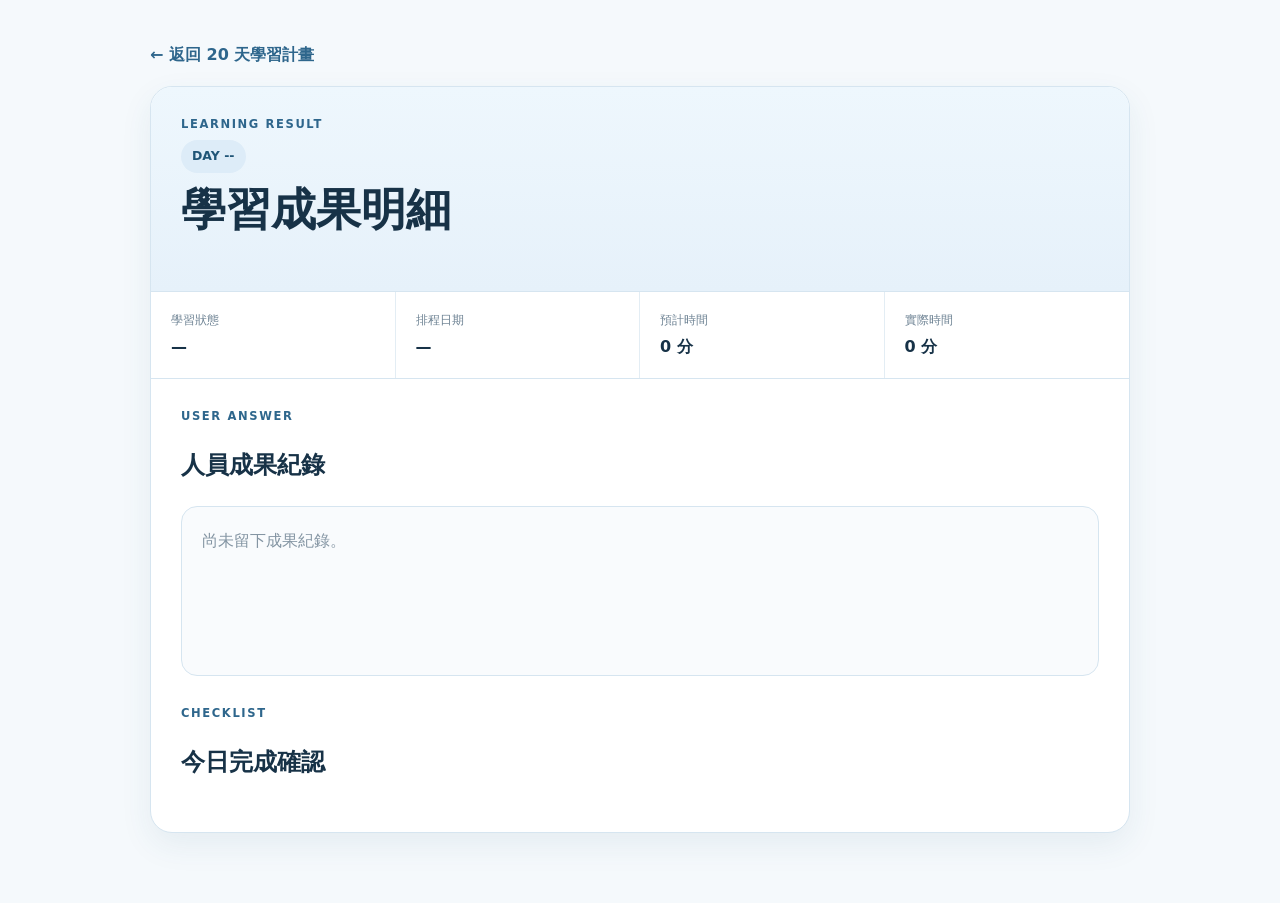
==== result.html @ d91fe933 "Add learning result detail page" ====
<!doctype html>
<html lang="zh-Hant">
<head>
  <meta charset="utf-8">
  <meta name="viewport" content="width=device-width,initial-scale=1">
  <title>學習成果明細｜AI Learning System</title>
  <link rel="stylesheet" href="system.css">
  <style>
    body{background:#f5f9fc}.result-wrap{width:min(980px,calc(100% - 32px));margin:42px auto 70px}.result-top{display:flex;align-items:center;justify-content:space-between;gap:20px;margin-bottom:18px}.back-link{display:inline-flex;align-items:center;gap:8px;text-decoration:none;color:#2e668c;font-weight:900}.result-card{background:#fff;border:1px solid #d6e5f0;border-radius:22px;box-shadow:0 12px 32px rgba(41,85,119,.08);overflow:hidden}.result-head{padding:28px 30px;background:linear-gradient(180deg,#eef7fd,#e6f1fa)}.result-head .eyebrow{margin-bottom:6px}.result-head h1{margin:0 0 8px;font-size:clamp(1.8rem,4vw,2.8rem)}.result-grid{display:grid;grid-template-columns:repeat(4,1fr);gap:0;border-top:1px solid #d6e5f0;border-bottom:1px solid #d6e5f0}.result-grid>div{padding:18px 20px;border-right:1px solid #e3edf4}.result-grid>div:last-child{border-right:0}.result-grid span{display:block;color:#6d8293;font-size:.76rem}.result-grid strong{display:block;margin-top:4px}.answer-section{padding:28px 30px}.answer-box{min-height:170px;padding:20px;border:1px solid #d6e5f0;border-radius:16px;background:#f9fbfd;white-space:pre-wrap;line-height:1.8}.empty{color:#8495a3}.check-section{padding:0 30px 30px}.check-list{list-style:none;padding:0;margin:12px 0 0;display:grid;gap:9px}.check-list li{padding:12px 14px;border:1px solid #dbe7ef;border-radius:12px;background:#fff}.done{color:#1d7a59;font-weight:900}.not-done{color:#8192a0}.person{margin-top:10px;color:#6d8293}.status-pill{display:inline-block;padding:5px 10px;border-radius:999px;font-size:.8rem;font-weight:900;background:#e8eef3;color:#586d7d}.status-pill.completed{background:#e6f5ed;color:#147657}.status-pill.progress{background:#e7f1fb;color:#2e668c}@media(max-width:760px){.result-grid{grid-template-columns:1fr 1fr}.result-grid>div:nth-child(2){border-right:0}.result-grid>div:nth-child(-n+2){border-bottom:1px solid #e3edf4}.result-top{align-items:flex-start;flex-direction:column}}
  </style>
</head>
<body>
  <main class="result-wrap">
    <div class="result-top">
      <a class="back-link" href="index.html#roadmap">← 返回 20 天學習計畫</a>
      <span id="personInfo" class="person"></span>
    </div>

    <section class="result-card">
      <div class="result-head">
        <p class="eyebrow">LEARNING RESULT</p>
        <div id="dayLabel" class="badge">DAY --</div>
        <h1 id="resultTitle">學習成果明細</h1>
        <p id="resultDeliverable" class="muted"></p>
      </div>

      <div class="result-grid">
        <div><span>學習狀態</span><strong id="resultStatus">—</strong></div>
        <div><span>排程日期</span><strong id="resultDate">—</strong></div>
        <div><span>預計時間</span><strong id="plannedMinutes">0 分</strong></div>
        <div><span>實際時間</span><strong id="actualMinutes">0 分</strong></div>
      </div>

      <div class="answer-section">
        <p class="eyebrow">USER ANSWER</p>
        <h2>人員成果紀錄</h2>
        <div id="answerBox" class="answer-box empty">尚未留下成果紀錄。</div>
      </div>

      <div class="check-section">
        <p class="eyebrow">CHECKLIST</p>
        <h2>今日完成確認</h2>
        <ul id="checkList" class="check-list"></ul>
      </div>
    </section>
  </main>

  <script src="config.js"></script>
  <script src="result.js"></script>
</body>
</html>
---- system.css ----
:root{--ink:#173247;--muted:#6d8293;--line:#d6e5f0;--blue:#2e668c;--blue2:#1f5577;--soft:#edf6fd;--paper:#f5f9fc;--white:#fff;--ok:#1d7a59;--shadow:0 18px 45px rgba(41,85,119,.1)}*{box-sizing:border-box}html{scroll-behavior:smooth}body{margin:0;background:var(--paper);color:var(--ink);font-family:"Noto Sans TC","Microsoft JhengHei",system-ui,sans-serif;line-height:1.65}button,input,textarea{font:inherit}button{cursor:pointer}.hidden{display:none!important}.login-screen{min-height:100vh;display:grid;place-items:center;padding:28px;background:radial-gradient(circle at 80% 20%,#dceefa,transparent 30%),linear-gradient(135deg,#eef7fe,#f9fcff)}.login-card{width:min(720px,100%);padding:46px;background:rgba(255,255,255,.9);border:1px solid var(--line);border-radius:28px;box-shadow:var(--shadow);text-align:center}.logo,.brand span{display:grid;place-items:center;background:var(--blue);color:#fff;font-weight:900}.logo{width:68px;height:68px;border-radius:20px;margin:0 auto 20px}.login-card h1{font-size:clamp(2rem,5vw,3.8rem);line-height:1.15;margin:8px 0 18px}.lead,.muted{color:var(--muted)}.eyebrow{margin:0;color:var(--blue);font-size:.72rem;font-weight:900;letter-spacing:.14em}.google-button{display:flex;justify-content:center;margin:28px 0 10px}.message{color:var(--muted);font-size:.84rem}.warning{margin-top:18px;padding:14px;border-radius:12px;background:#fff2db;color:#7a561d;text-align:left}.topbar{position:sticky;top:0;z-index:30;min-height:72px;display:flex;align-items:center;gap:26px;padding:10px clamp(18px,4vw,58px);background:rgba(255,255,255,.94);border-bottom:1px solid var(--line);backdrop-filter:blur(12px)}.brand{display:flex;align-items:center;gap:10px;margin-right:auto;text-decoration:none;color:inherit}.brand span{width:40px;height:40px;border-radius:12px}.topbar nav{display:flex;gap:18px}.topbar nav a{text-decoration:none;color:#4e6779;font-size:.85rem;font-weight:800}.user-chip{text-align:right;font-size:.78rem}.user-chip span,.user-chip small{display:block}.user-chip small{color:var(--muted)}.user-chip button{border:0;background:none;color:var(--blue);padding:0}.section{width:min(1180px,calc(100% - 40px));margin:0 auto;padding:66px 0}.hero{display:grid;grid-template-columns:1fr 1fr;gap:44px;align-items:center;padding-top:76px}.hero h1{font-size:clamp(2.1rem,4vw,4rem);line-height:1.1;margin:8px 0}.stats-grid{display:grid;grid-template-columns:1fr 1fr;gap:12px}.stats-grid article{padding:22px;border:1px solid var(--line);border-radius:18px;background:#fff}.stats-grid span,.meta-grid span{display:block;color:var(--muted);font-size:.76rem}.stats-grid strong{font-size:1.55rem}.two-col{display:grid;grid-template-columns:1.3fr .7fr;gap:38px;align-items:start}.day-row{display:flex;align-items:center;gap:12px}.badge{display:inline-block;padding:6px 11px;border-radius:999px;background:#ddecf8;color:var(--blue2);font-weight:900;font-size:.78rem}.today-main h2{font-size:clamp(2rem,4vw,3.4rem);line-height:1.12;margin:12px 0}.check-card,.side-card,.panel,.report-card,.portfolio-form{border:1px solid var(--line);background:#fff;border-radius:20px;box-shadow:0 8px 24px rgba(41,85,119,.06)}.check-card{margin-top:24px;padding:20px;background:linear-gradient(180deg,#eef7fd,#e5f0fa)}.section-head{display:flex;align-items:flex-start;justify-content:space-between;gap:24px}.section-head h2,.section-head h3{margin:2px 0}.checklist{list-style:none;counter-reset:c;padding:0;margin:16px 0 0;display:grid;gap:9px}.checklist li{counter-increment:c;position:relative;padding:11px 12px 11px 54px;background:rgba(255,255,255,.75);border:1px solid #d6e5f0;border-radius:13px}.checklist li:before{content:counter(c);position:absolute;left:13px;top:50%;transform:translateY(-50%);width:28px;height:28px;border-radius:50%;display:grid;place-items:center;background:#cde2f3;color:var(--blue2);font-weight:900}.checklist label{display:flex;gap:10px;cursor:pointer}.checklist input{width:18px;height:18px;accent-color:var(--blue)}.meta-grid{display:grid;grid-template-columns:repeat(3,1fr);gap:12px;margin-top:18px}.meta-grid div{padding:14px 0;border-top:1px solid var(--line)}.side-card{padding:24px;position:sticky;top:92px}.big-status{font-size:1.5rem;font-weight:900;margin:12px 0 18px}.primary,.secondary,.timer-actions button,.timer-preset button,.custom-time button{border:0;border-radius:11px;padding:11px 15px;font-weight:900}.primary{background:var(--blue);color:#fff}.secondary{background:#dcecf8;color:var(--blue2)}.side-card hr{border:0;border-top:1px solid var(--line);margin:24px 0}.timer{font-size:2.8rem;text-align:center;font-weight:900;font-variant-numeric:tabular-nums;margin:18px 0}.timer-preset{display:grid;grid-template-columns:repeat(3,1fr);gap:7px}.timer-preset button{background:#f2f6f9;color:var(--muted)}.timer-preset .active{background:#dcecf8;color:var(--blue)}.custom-time{display:flex;align-items:center;gap:8px;margin-top:9px}.custom-time input{width:90px}.custom-time input,input,textarea{padding:10px 12px;border:1px solid var(--line);border-radius:10px;background:#fff}.timer-actions{display:grid;grid-template-columns:1fr 1fr;gap:8px;margin-top:10px}.timer-actions button:not(.primary){background:#f3f6f8}.lesson-grid{display:grid;grid-template-columns:repeat(3,1fr);gap:16px}.panel{padding:24px}.panel>span{font-weight:900;color:#aac2d4}.panel h3{margin:6px 0 12px}.prompt{padding:14px;background:var(--soft);border-radius:12px}.panel textarea{width:100%;resize:vertical;margin:8px 0}.panel button{margin-right:6px}.progress{height:8px;background:#dfeaf2;border-radius:99px;overflow:hidden;margin:16px 0 24px}.progress span{display:block;height:100%;width:0;background:var(--blue)}.table-wrap{overflow:auto;border:1px solid var(--line);border-radius:18px;background:#fff}table{width:100%;border-collapse:collapse;min-width:820px}th,td{padding:13px 15px;text-align:left;border-bottom:1px solid #e7eef3;font-size:.84rem}th{background:#f3f8fc;color:#587184}.status-done{color:var(--ok);font-weight:900}.status-current{color:var(--blue);font-weight:900}.soft{position:relative}.soft:before{content:"";position:absolute;inset:0 50%;width:100vw;transform:translateX(-50%);background:#eaf4fb;z-index:-1}.portfolio-form{display:grid;grid-template-columns:1fr 1fr;gap:10px;padding:20px;margin-bottom:18px}.portfolio-form textarea{grid-column:1/-1}.portfolio-grid{display:grid;grid-template-columns:repeat(3,1fr);gap:14px}.portfolio-item{padding:20px;border-radius:16px;background:#fff;border:1px solid var(--line)}.portfolio-item h3{margin:0 0 8px}.portfolio-item small{color:var(--muted)}.report-card{padding:26px;margin-top:18px}.score-grid{display:grid;grid-template-columns:repeat(4,1fr);gap:10px;margin:16px 0}.score{padding:15px;background:var(--soft);border-radius:12px}.score strong{display:block;font-size:1.5rem}.report-note{padding:15px;background:#f5f8fa;border-radius:12px}.loading{opacity:.6;pointer-events:none}@media(max-width:900px){.topbar nav{display:none}.hero,.two-col{grid-template-columns:1fr}.side-card{position:static}.lesson-grid,.portfolio-grid{grid-template-columns:1fr 1fr}.score-grid{grid-template-columns:1fr 1fr}}@media(max-width:620px){.login-card{padding:28px 20px}.stats-grid,.lesson-grid,.portfolio-grid,.meta-grid,.portfolio-form{grid-template-columns:1fr}.portfolio-form textarea{grid-column:auto}.section{width:min(100% - 28px,1180px);padding:48px 0}.user-chip small{display:none}.topbar{gap:10px}.timer{font-size:2.2rem}}
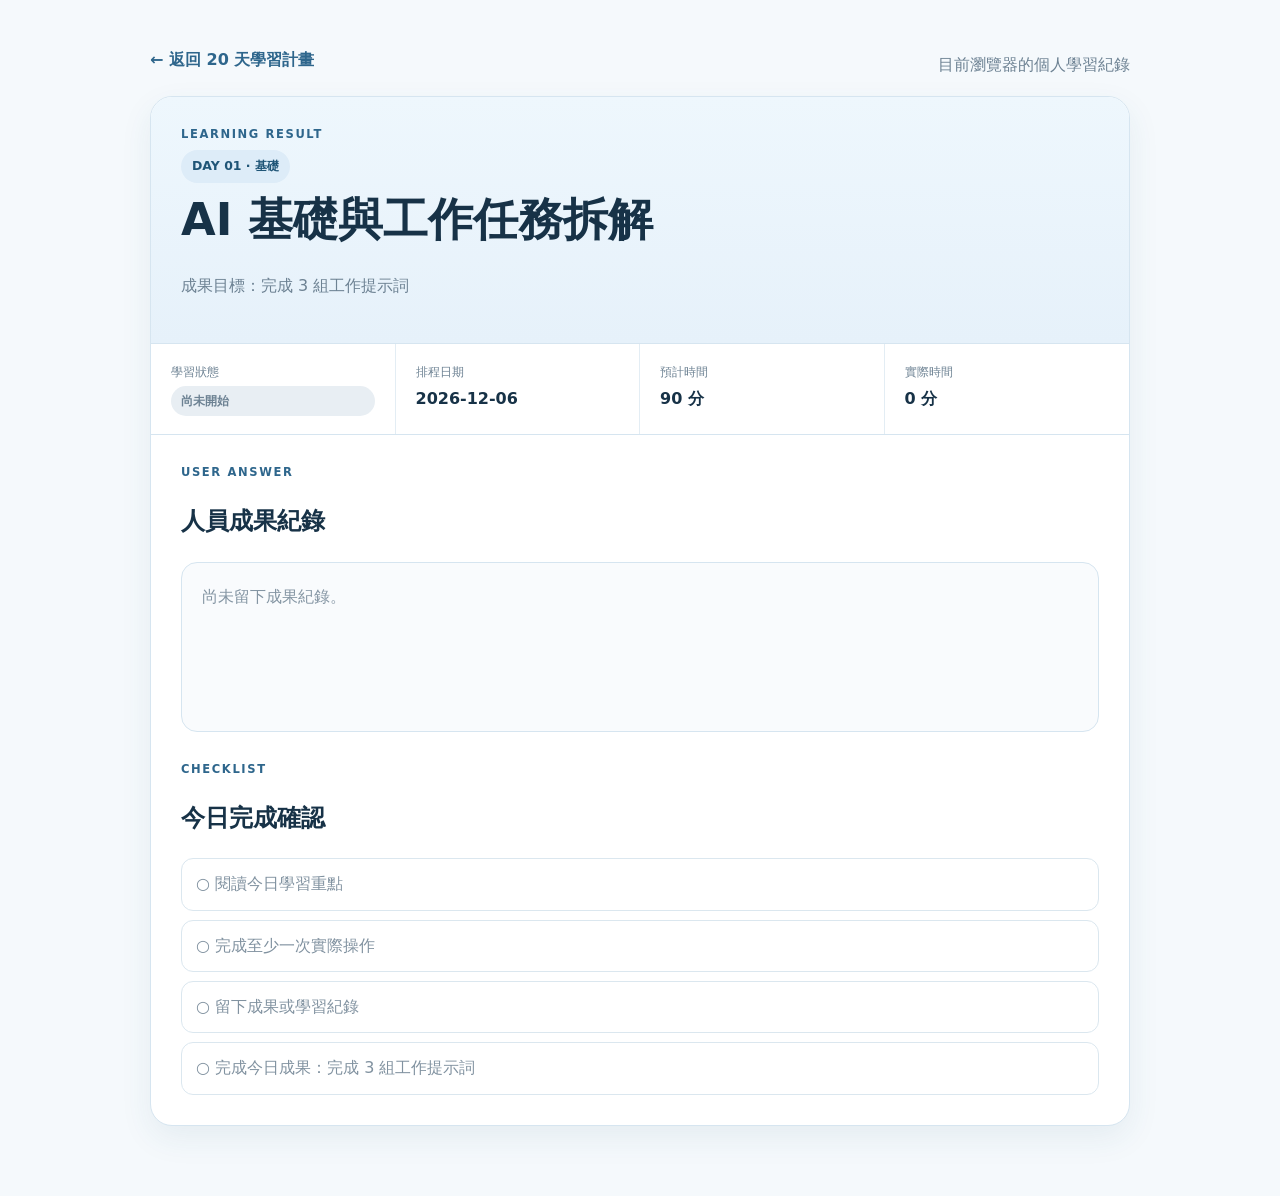
==== commit 97af541c: "Return from result page without re-login" ====
--- a/result.html
+++ b/result.html
@@ -6,13 +6,13 @@
   <title>學習成果明細｜AI Learning System</title>
   <link rel="stylesheet" href="system.css">
   <style>
-    body{background:#f5f9fc}.result-wrap{width:min(980px,calc(100% - 32px));margin:42px auto 70px}.result-top{display:flex;align-items:center;justify-content:space-between;gap:20px;margin-bottom:18px}.back-link{display:inline-flex;align-items:center;gap:8px;text-decoration:none;color:#2e668c;font-weight:900}.result-card{background:#fff;border:1px solid #d6e5f0;border-radius:22px;box-shadow:0 12px 32px rgba(41,85,119,.08);overflow:hidden}.result-head{padding:28px 30px;background:linear-gradient(180deg,#eef7fd,#e6f1fa)}.result-head .eyebrow{margin-bottom:6px}.result-head h1{margin:0 0 8px;font-size:clamp(1.8rem,4vw,2.8rem)}.result-grid{display:grid;grid-template-columns:repeat(4,1fr);gap:0;border-top:1px solid #d6e5f0;border-bottom:1px solid #d6e5f0}.result-grid>div{padding:18px 20px;border-right:1px solid #e3edf4}.result-grid>div:last-child{border-right:0}.result-grid span{display:block;color:#6d8293;font-size:.76rem}.result-grid strong{display:block;margin-top:4px}.answer-section{padding:28px 30px}.answer-box{min-height:170px;padding:20px;border:1px solid #d6e5f0;border-radius:16px;background:#f9fbfd;white-space:pre-wrap;line-height:1.8}.empty{color:#8495a3}.check-section{padding:0 30px 30px}.check-list{list-style:none;padding:0;margin:12px 0 0;display:grid;gap:9px}.check-list li{padding:12px 14px;border:1px solid #dbe7ef;border-radius:12px;background:#fff}.done{color:#1d7a59;font-weight:900}.not-done{color:#8192a0}.person{margin-top:10px;color:#6d8293}.status-pill{display:inline-block;padding:5px 10px;border-radius:999px;font-size:.8rem;font-weight:900;background:#e8eef3;color:#586d7d}.status-pill.completed{background:#e6f5ed;color:#147657}.status-pill.progress{background:#e7f1fb;color:#2e668c}@media(max-width:760px){.result-grid{grid-template-columns:1fr 1fr}.result-grid>div:nth-child(2){border-right:0}.result-grid>div:nth-child(-n+2){border-bottom:1px solid #e3edf4}.result-top{align-items:flex-start;flex-direction:column}}
+    body{background:#f5f9fc}.result-wrap{width:min(980px,calc(100% - 32px));margin:42px auto 70px}.result-top{display:flex;align-items:center;justify-content:space-between;gap:20px;margin-bottom:18px}.back-link{display:inline-flex;align-items:center;gap:8px;padding:0;border:0;background:transparent;text-decoration:none;color:#2e668c;font:inherit;font-weight:900;cursor:pointer}.back-link:hover{color:#174f78;text-decoration:underline}.result-card{background:#fff;border:1px solid #d6e5f0;border-radius:22px;box-shadow:0 12px 32px rgba(41,85,119,.08);overflow:hidden}.result-head{padding:28px 30px;background:linear-gradient(180deg,#eef7fd,#e6f1fa)}.result-head .eyebrow{margin-bottom:6px}.result-head h1{margin:0 0 8px;font-size:clamp(1.8rem,4vw,2.8rem)}.result-grid{display:grid;grid-template-columns:repeat(4,1fr);gap:0;border-top:1px solid #d6e5f0;border-bottom:1px solid #d6e5f0}.result-grid>div{padding:18px 20px;border-right:1px solid #e3edf4}.result-grid>div:last-child{border-right:0}.result-grid span{display:block;color:#6d8293;font-size:.76rem}.result-grid strong{display:block;margin-top:4px}.answer-section{padding:28px 30px}.answer-box{min-height:170px;padding:20px;border:1px solid #d6e5f0;border-radius:16px;background:#f9fbfd;white-space:pre-wrap;line-height:1.8}.empty{color:#8495a3}.check-section{padding:0 30px 30px}.check-list{list-style:none;padding:0;margin:12px 0 0;display:grid;gap:9px}.check-list li{padding:12px 14px;border:1px solid #dbe7ef;border-radius:12px;background:#fff}.done{color:#1d7a59;font-weight:900}.not-done{color:#8192a0}.person{margin-top:10px;color:#6d8293}.status-pill{display:inline-block;padding:5px 10px;border-radius:999px;font-size:.8rem;font-weight:900;background:#e8eef3;color:#586d7d}.status-pill.completed{background:#e6f5ed;color:#147657}.status-pill.progress{background:#e7f1fb;color:#2e668c}@media(max-width:760px){.result-grid{grid-template-columns:1fr 1fr}.result-grid>div:nth-child(2){border-right:0}.result-grid>div:nth-child(-n+2){border-bottom:1px solid #e3edf4}.result-top{align-items:flex-start;flex-direction:column}}
   </style>
 </head>
 <body>
   <main class="result-wrap">
     <div class="result-top">
-      <a class="back-link" href="index.html#roadmap">← 返回 20 天學習計畫</a>
+      <button id="backToRoadmap" class="back-link" type="button">← 返回 20 天學習計畫</button>
       <span id="personInfo" class="person"></span>
     </div>
 
@@ -47,5 +47,18 @@
 
   <script src="config.js"></script>
   <script src="result.js"></script>
+  <script>
+    document.getElementById('backToRoadmap').addEventListener('click', function () {
+      // 從 20 天計畫點進成果頁時，直接回到上一頁；
+      // 瀏覽器通常會保留原 Dashboard DOM 與登入狀態，不會重新要求 Google 登入。
+      if (window.history.length > 1) {
+        window.history.back();
+        return;
+      }
+
+      // 若成果頁是直接開啟的新分頁，才使用首頁作為備援。
+      window.location.replace('index.html#roadmap');
+    });
+  </script>
 </body>
 </html>
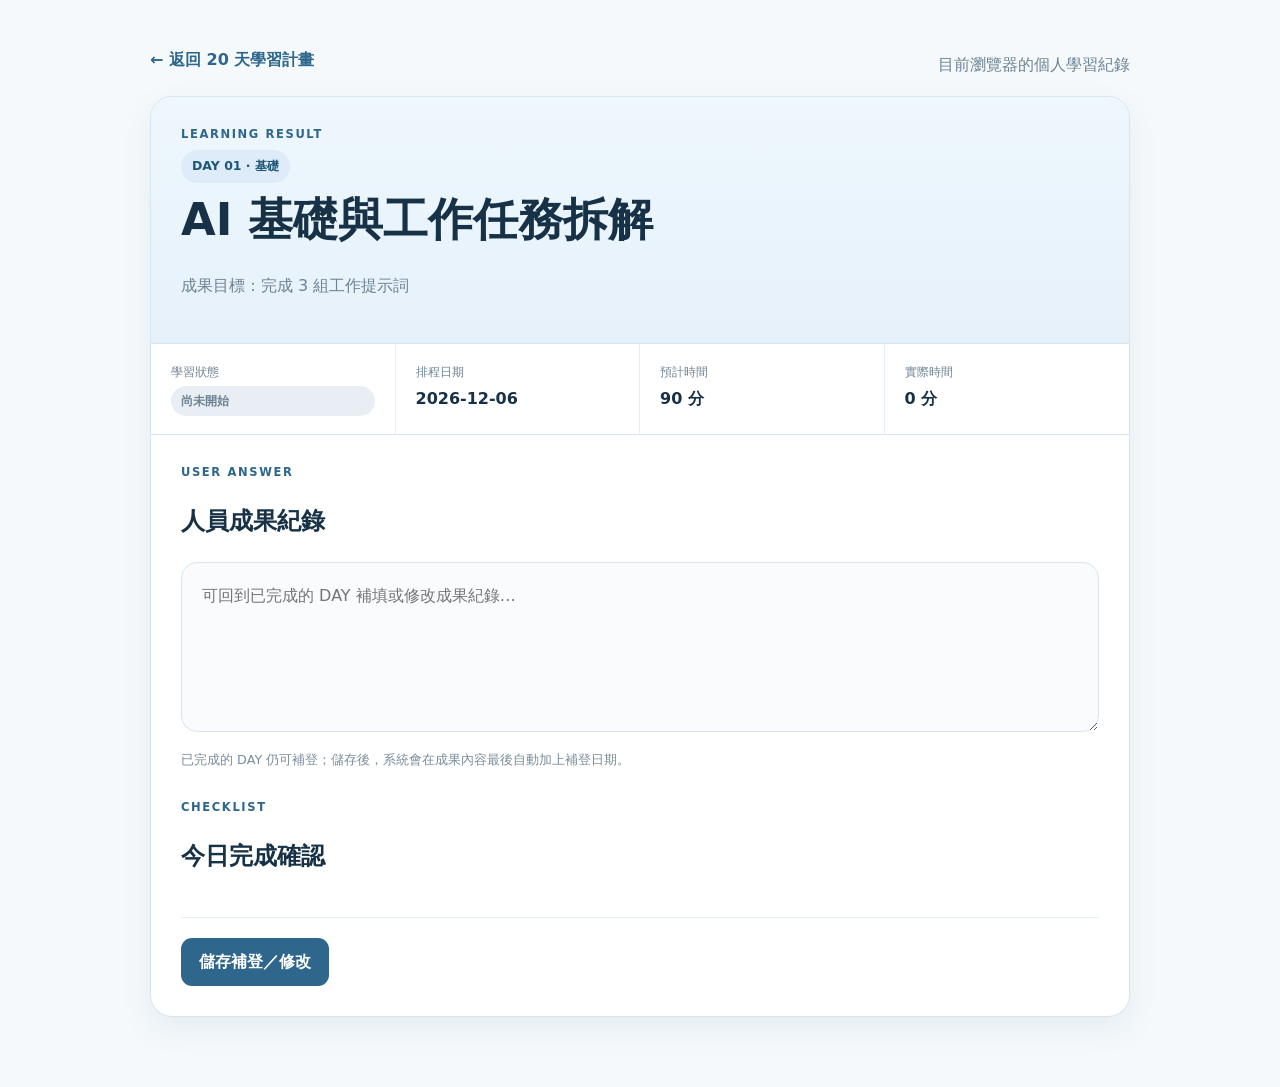
==== commit a06e5127: "Allow editing and supplementing completed day records" ====
--- a/result.html
+++ b/result.html
@@ -6,7 +6,7 @@
   <title>學習成果明細｜AI Learning System</title>
   <link rel="stylesheet" href="system.css">
   <style>
-    body{background:#f5f9fc}.result-wrap{width:min(980px,calc(100% - 32px));margin:42px auto 70px}.result-top{display:flex;align-items:center;justify-content:space-between;gap:20px;margin-bottom:18px}.back-link{display:inline-flex;align-items:center;gap:8px;padding:0;border:0;background:transparent;text-decoration:none;color:#2e668c;font:inherit;font-weight:900;cursor:pointer}.back-link:hover{color:#174f78;text-decoration:underline}.result-card{background:#fff;border:1px solid #d6e5f0;border-radius:22px;box-shadow:0 12px 32px rgba(41,85,119,.08);overflow:hidden}.result-head{padding:28px 30px;background:linear-gradient(180deg,#eef7fd,#e6f1fa)}.result-head .eyebrow{margin-bottom:6px}.result-head h1{margin:0 0 8px;font-size:clamp(1.8rem,4vw,2.8rem)}.result-grid{display:grid;grid-template-columns:repeat(4,1fr);gap:0;border-top:1px solid #d6e5f0;border-bottom:1px solid #d6e5f0}.result-grid>div{padding:18px 20px;border-right:1px solid #e3edf4}.result-grid>div:last-child{border-right:0}.result-grid span{display:block;color:#6d8293;font-size:.76rem}.result-grid strong{display:block;margin-top:4px}.answer-section{padding:28px 30px}.answer-box{min-height:170px;padding:20px;border:1px solid #d6e5f0;border-radius:16px;background:#f9fbfd;white-space:pre-wrap;line-height:1.8}.empty{color:#8495a3}.check-section{padding:0 30px 30px}.check-list{list-style:none;padding:0;margin:12px 0 0;display:grid;gap:9px}.check-list li{padding:12px 14px;border:1px solid #dbe7ef;border-radius:12px;background:#fff}.done{color:#1d7a59;font-weight:900}.not-done{color:#8192a0}.person{margin-top:10px;color:#6d8293}.status-pill{display:inline-block;padding:5px 10px;border-radius:999px;font-size:.8rem;font-weight:900;background:#e8eef3;color:#586d7d}.status-pill.completed{background:#e6f5ed;color:#147657}.status-pill.progress{background:#e7f1fb;color:#2e668c}@media(max-width:760px){.result-grid{grid-template-columns:1fr 1fr}.result-grid>div:nth-child(2){border-right:0}.result-grid>div:nth-child(-n+2){border-bottom:1px solid #e3edf4}.result-top{align-items:flex-start;flex-direction:column}}
+    body{background:#f5f9fc}.result-wrap{width:min(980px,calc(100% - 32px));margin:42px auto 70px}.result-top{display:flex;align-items:center;justify-content:space-between;gap:20px;margin-bottom:18px}.back-link{display:inline-flex;align-items:center;gap:8px;padding:0;border:0;background:transparent;text-decoration:none;color:#2e668c;font:inherit;font-weight:900;cursor:pointer}.back-link:hover{color:#174f78;text-decoration:underline}.result-card{background:#fff;border:1px solid #d6e5f0;border-radius:22px;box-shadow:0 12px 32px rgba(41,85,119,.08);overflow:hidden}.result-head{padding:28px 30px;background:linear-gradient(180deg,#eef7fd,#e6f1fa)}.result-head .eyebrow{margin-bottom:6px}.result-head h1{margin:0 0 8px;font-size:clamp(1.8rem,4vw,2.8rem)}.result-grid{display:grid;grid-template-columns:repeat(4,1fr);gap:0;border-top:1px solid #d6e5f0;border-bottom:1px solid #d6e5f0}.result-grid>div{padding:18px 20px;border-right:1px solid #e3edf4}.result-grid>div:last-child{border-right:0}.result-grid span{display:block;color:#6d8293;font-size:.76rem}.result-grid strong{display:block;margin-top:4px}.answer-section{padding:28px 30px}.answer-editor{width:100%;min-height:170px;padding:20px;border:1px solid #d6e5f0;border-radius:16px;background:#f9fbfd;color:#173247;line-height:1.8;resize:vertical;font:inherit}.answer-editor:focus{outline:3px solid rgba(46,102,140,.12);border-color:#87b4d3}.answer-help{margin:9px 0 0;color:#7a8d9b;font-size:.8rem}.check-section{padding:0 30px 30px}.check-list{list-style:none;padding:0;margin:12px 0 0;display:grid;gap:9px}.check-list li{padding:0;border:1px solid #dbe7ef;border-radius:12px;background:#fff;transition:border-color .15s ease,background .15s ease}.check-list li.checked{border-color:#bee1d2;background:#f7fcfa}.history-check{display:flex;align-items:flex-start;gap:11px;padding:13px 14px;cursor:pointer;color:#536b7d}.history-check input{width:19px;height:19px;margin-top:2px;accent-color:#1d7a59;flex:0 0 auto}.history-check strong{font-weight:800}.check-list li.checked .history-check{color:#147657}.person{margin-top:10px;color:#6d8293}.status-pill{display:inline-block;padding:5px 10px;border-radius:999px;font-size:.8rem;font-weight:900;background:#e8eef3;color:#586d7d}.status-pill.completed{background:#e6f5ed;color:#147657}.status-pill.progress{background:#e7f1fb;color:#2e668c}.supplement-actions{display:flex;align-items:center;gap:12px;flex-wrap:wrap;margin-top:20px;padding-top:20px;border-top:1px solid #e3edf4}.save-supplement{border:0;border-radius:11px;padding:11px 18px;background:#2e668c;color:#fff;font-weight:900}.supplement-message{margin:0;color:#6d8293;font-size:.84rem}.supplement-note{display:none;margin:0 30px 28px;padding:12px 14px;border-radius:12px;background:#edf6fd;color:#2e668c;font-size:.84rem}.supplement-note.visible{display:block}@media(max-width:760px){.result-grid{grid-template-columns:1fr 1fr}.result-grid>div:nth-child(2){border-right:0}.result-grid>div:nth-child(-n+2){border-bottom:1px solid #e3edf4}.result-top{align-items:flex-start;flex-direction:column}}
   </style>
 </head>
 <body>
@@ -34,29 +34,32 @@
       <div class="answer-section">
         <p class="eyebrow">USER ANSWER</p>
         <h2>人員成果紀錄</h2>
-        <div id="answerBox" class="answer-box empty">尚未留下成果紀錄。</div>
+        <textarea id="answerEditor" class="answer-editor" placeholder="可回到已完成的 DAY 補填或修改成果紀錄…"></textarea>
+        <p class="answer-help">已完成的 DAY 仍可補登；儲存後，系統會在成果內容最後自動加上補登日期。</p>
       </div>
 
       <div class="check-section">
         <p class="eyebrow">CHECKLIST</p>
         <h2>今日完成確認</h2>
         <ul id="checkList" class="check-list"></ul>
+        <div class="supplement-actions">
+          <button id="saveSupplementBtn" class="save-supplement" type="button">儲存補登／修改</button>
+          <p id="supplementMessage" class="supplement-message"></p>
+        </div>
       </div>
+      <p id="supplementNote" class="supplement-note"></p>
     </section>
   </main>
 
   <script src="config.js"></script>
   <script src="result.js"></script>
+  <script src="ui-enhancements.js"></script>
   <script>
     document.getElementById('backToRoadmap').addEventListener('click', function () {
-      // 從 20 天計畫點進成果頁時，直接回到上一頁；
-      // 瀏覽器通常會保留原 Dashboard DOM 與登入狀態，不會重新要求 Google 登入。
       if (window.history.length > 1) {
         window.history.back();
         return;
       }
-
-      // 若成果頁是直接開啟的新分頁，才使用首頁作為備援。
       window.location.replace('index.html#roadmap');
     });
   </script>
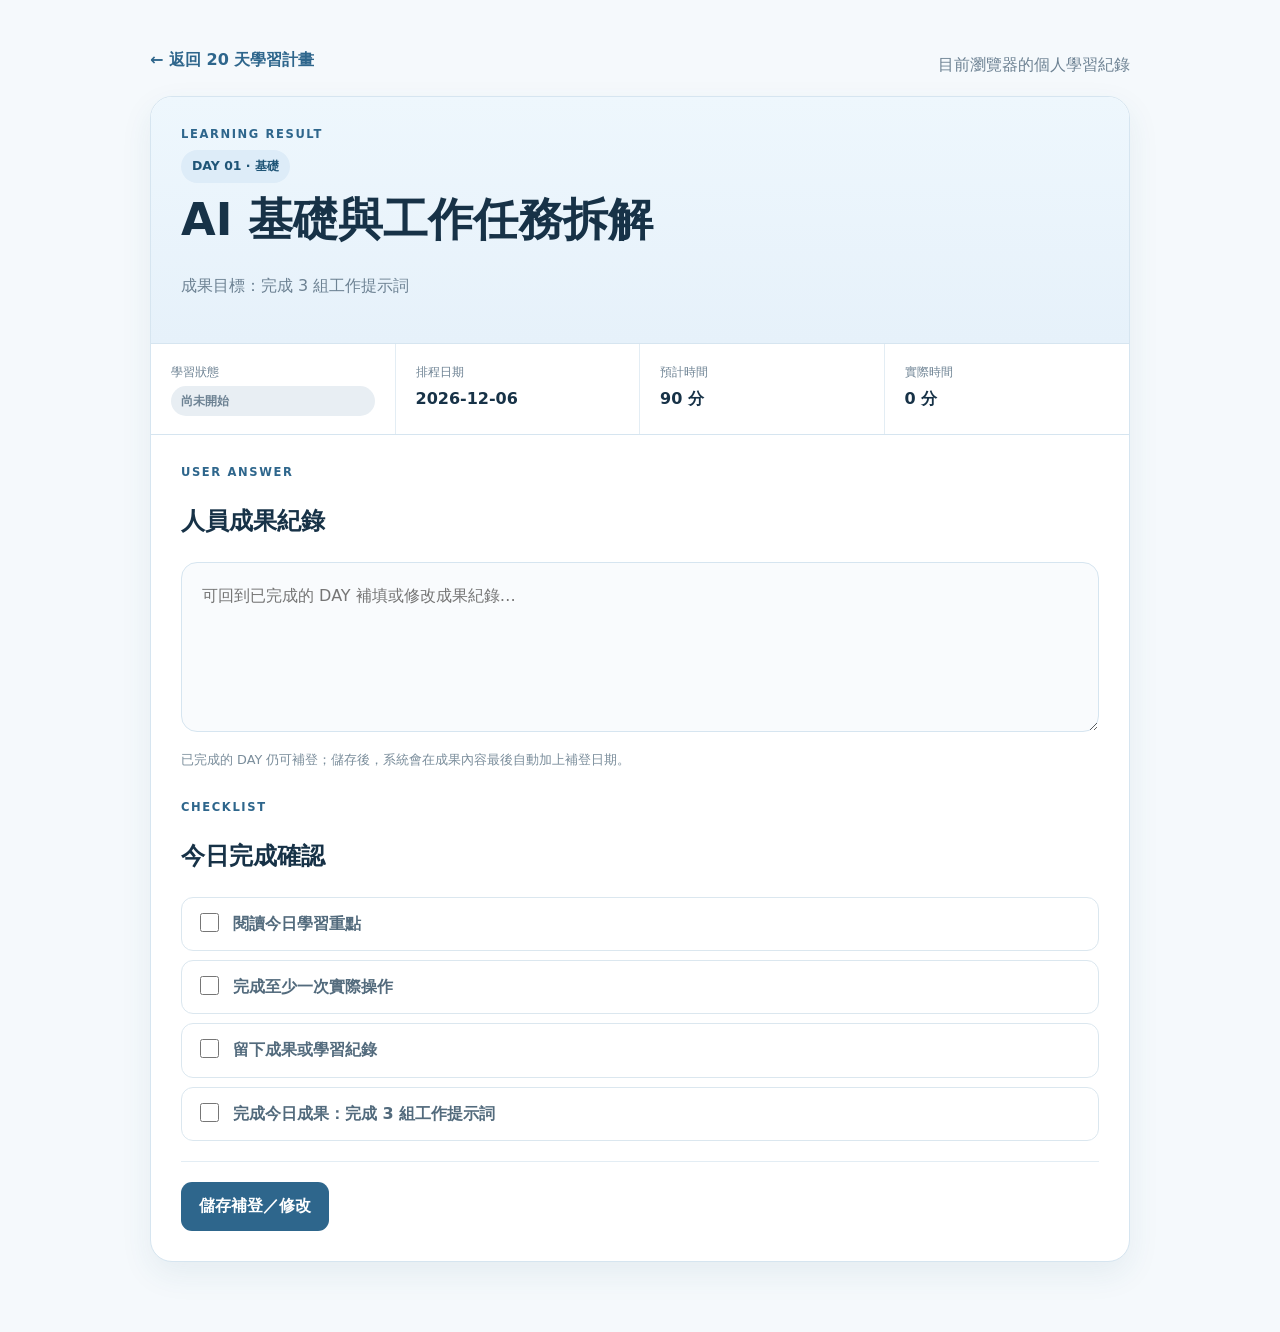
==== commit 0f5687f5: "Sync result detail page with GAS" ====
--- a/result.html
+++ b/result.html
@@ -53,6 +53,7 @@
 
   <script src="config.js"></script>
   <script src="result.js"></script>
+  <script src="result-cloud-sync.js"></script>
   <script src="ui-enhancements.js"></script>
   <script>
     document.getElementById('backToRoadmap').addEventListener('click', function () {
